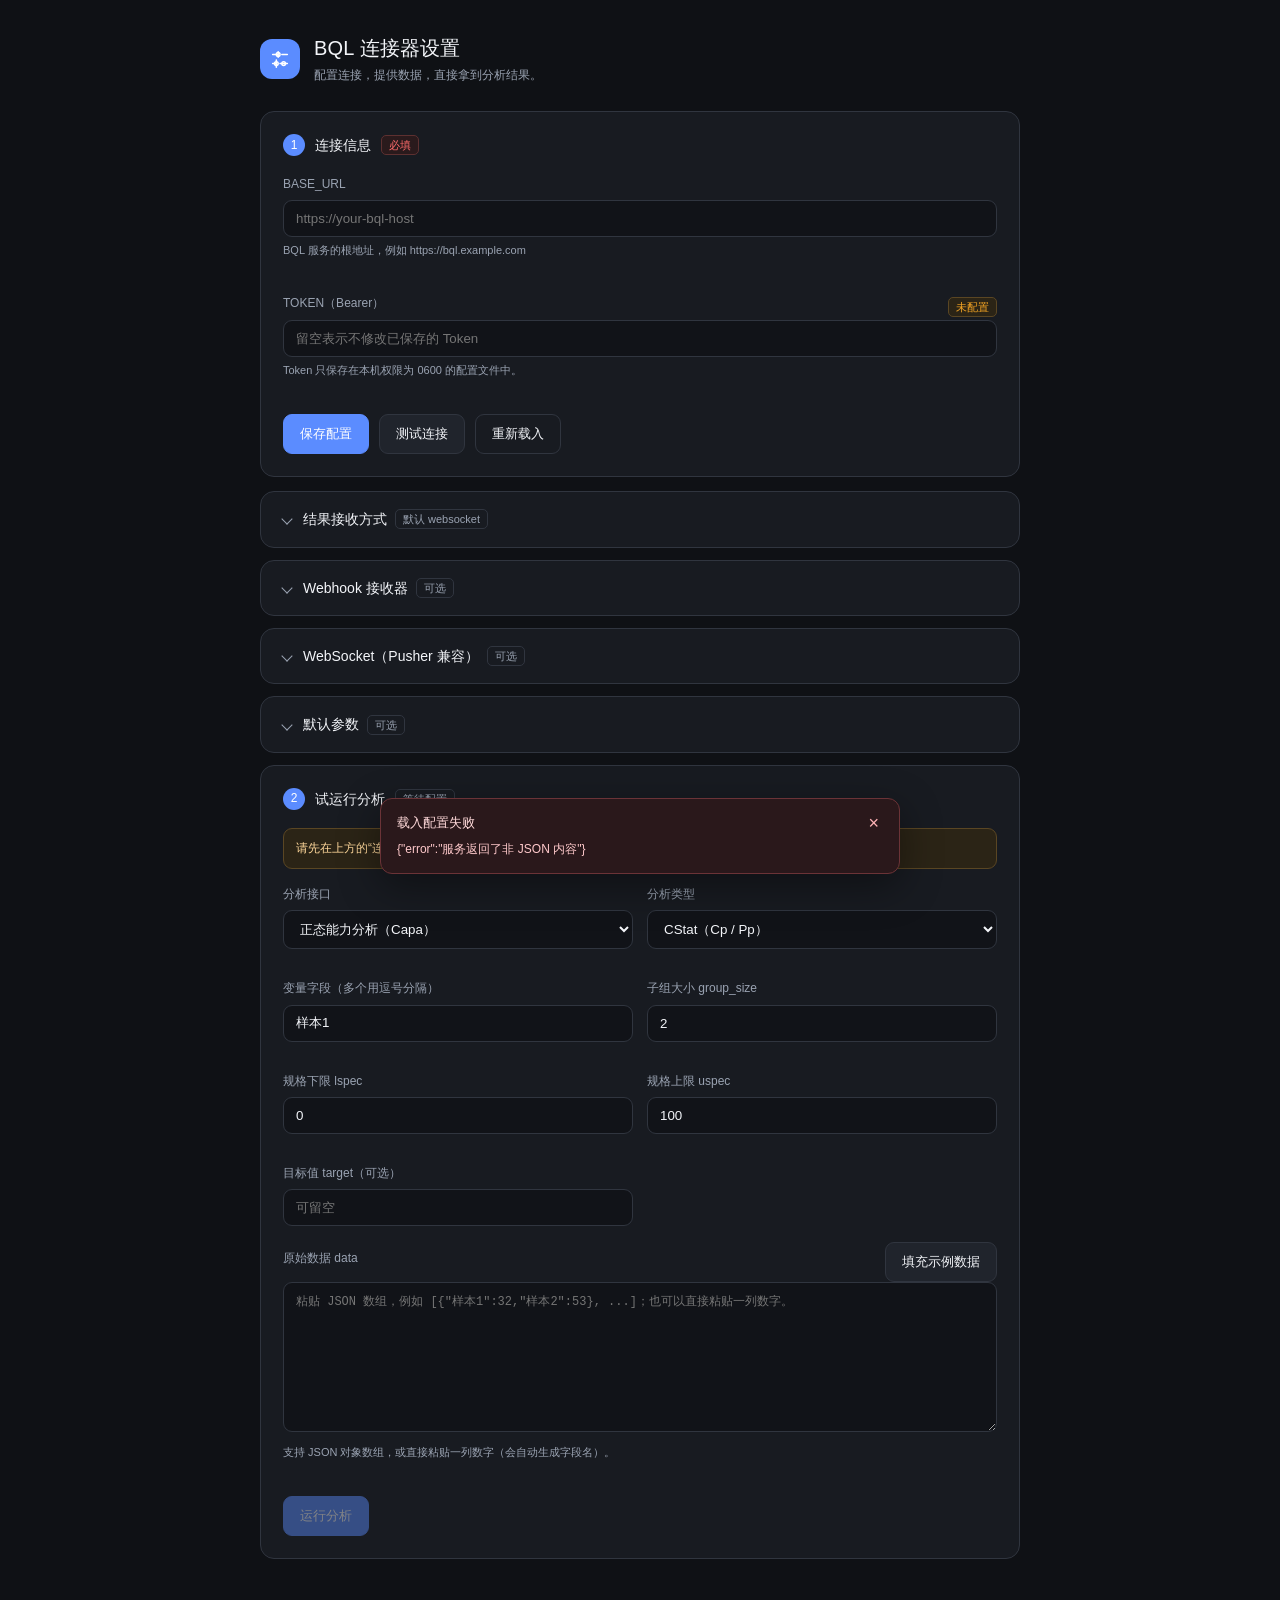
==== settings.html @ 34e101bc "BQL MCP Connector: quality analysis with visualization, interpretation, resources and export" ====
<!doctype html>
<html lang="zh-CN">
<head>
<meta charset="utf-8">
<meta name="viewport" content="width=device-width,initial-scale=1">
<title>BQL 连接器设置</title>
<style>
  :root{
    --bg:#0f1115;--surface:#181b21;--surface2:#20242c;--line:#30353f;
    --text:#f3f5f9;--muted:#9aa3b2;--accent:#5b8cff;--success:#35c08e;
    --danger:#ff6b6b;--warn:#f5a524;
  }
  *{box-sizing:border-box}
  body{margin:0;background:var(--bg);color:var(--text);font:13px/1.6 -apple-system,BlinkMacSystemFont,"Segoe UI",sans-serif}
  .app{max-width:800px;margin:0 auto;padding:32px 20px 72px}
  .header{display:flex;gap:14px;align-items:center;margin-bottom:26px}
  .logo{width:40px;height:40px;border-radius:12px;background:var(--accent);display:flex;align-items:center;justify-content:center;flex:none}
  h1{font-size:20px;font-weight:500;margin:0;letter-spacing:.2px}
  .header p{margin:2px 0 0;color:var(--muted);font-size:12px}
  .card{background:var(--surface);border:1px solid var(--line);border-radius:14px;padding:22px;margin-bottom:14px}
  .card-head{display:flex;align-items:center;gap:10px;margin-bottom:18px}
  .step{width:22px;height:22px;border-radius:50%;background:var(--accent);color:#fff;display:flex;align-items:center;justify-content:center;font-size:12px;flex:none}
  h2{font-size:14px;font-weight:500;margin:0}
  .badge{font-size:11px;line-height:18px;padding:0 7px;border-radius:5px;border:1px solid var(--line);color:var(--muted);white-space:nowrap}
  .badge.req{color:var(--danger);border-color:#5d3030;background:#2a1a1c}
  .badge.ok{color:var(--success);border-color:#245144;background:#152b25}
  .badge.warn{color:var(--warn);border-color:#5a4623;background:#2b2416}
  .field{margin-bottom:16px}
  label{display:block;color:var(--muted);font-size:12px;margin-bottom:6px}
  .label-row{display:flex;align-items:center;justify-content:space-between;gap:8px}
  input,select,textarea{width:100%;background:#111318;border:1px solid var(--line);border-radius:9px;color:var(--text);padding:10px 12px;font:13px/1.5 inherit;outline:none;transition:border-color .15s,box-shadow .15s}
  textarea{min-height:150px;resize:vertical;font-family:ui-monospace,SFMono-Regular,Menlo,monospace;font-size:12px}
  input:focus,select:focus,textarea:focus{border-color:var(--accent);box-shadow:0 0 0 3px rgba(91,140,255,.13)}
  .field.invalid input,.field.invalid textarea{border-color:var(--danger);box-shadow:0 0 0 3px rgba(255,107,107,.12)}
  .hint{color:var(--muted);font-size:11px;margin-top:5px}
  .error{color:var(--danger);font-size:11px;margin-top:5px;min-height:14px}
  .actions{display:flex;gap:10px;flex-wrap:wrap;margin-top:4px}
  button{position:relative;background:var(--surface2);border:1px solid var(--line);color:var(--text);border-radius:9px;padding:10px 16px;font:13px inherit;cursor:pointer;transition:transform .12s,background .15s,border-color .15s}
  button:hover{background:#272c35;border-color:#414855}
  button:active{transform:translateY(1px)}
  button.primary{background:var(--accent);border-color:var(--accent);color:#fff}
  button.primary:hover{background:#6d99ff}
  button.ghost{background:transparent}
  button:disabled{opacity:.45;cursor:not-allowed}
  button.busy{color:transparent;pointer-events:none}
  button.busy:after{content:"";position:absolute;left:50%;top:50%;width:14px;height:14px;margin:-7px 0 0 -7px;border:2px solid rgba(255,255,255,.35);border-top-color:#fff;border-radius:50%;animation:spin .7s linear infinite}
  details{background:var(--surface);border:1px solid var(--line);border-radius:14px;padding:0 22px;margin-bottom:12px}
  details[open]{padding-bottom:22px}
  summary{cursor:pointer;padding:16px 0;font-size:14px;font-weight:500;list-style:none;display:flex;align-items:center;gap:8px}
  summary::-webkit-details-marker{display:none}
  summary:before{content:"";width:7px;height:7px;border-right:1.5px solid var(--muted);border-bottom:1.5px solid var(--muted);transform:rotate(45deg);margin-right:4px;transition:transform .18s}
  details[open] summary:before{transform:rotate(-135deg)}
  summary:hover{color:var(--accent)}
  .grid{display:grid;grid-template-columns:1fr 1fr;gap:14px}
  .grid.three{grid-template-columns:repeat(3,1fr)}
  .full{grid-column:1/-1}
  .lock{background:#2b2416;border:1px solid #5a4623;color:#ffd89b;border-radius:9px;padding:10px 12px;font-size:12px;margin-bottom:16px}
  .checks{display:flex;gap:8px;flex-wrap:wrap;margin:6px 0 12px}
  .chip{border:1px solid var(--line);border-radius:8px;padding:6px 10px;font-size:12px;color:var(--muted);background:var(--surface2)}
  .chip:before{content:"";display:inline-block;width:6px;height:6px;border-radius:50%;background:var(--muted);margin-right:7px;vertical-align:1px}
  .chip.ok{color:var(--success);border-color:#245144}
  .chip.ok:before{background:var(--success)}
  .chip.err{color:var(--danger);border-color:#5d3030}
  .chip.err:before{background:var(--danger)}
  pre{white-space:pre-wrap;word-break:break-word;background:#111318;border:1px solid var(--line);border-radius:9px;padding:12px;font:11px/1.6 ui-monospace,monospace;color:#cbd2dc;max-height:220px;overflow:auto;margin:0}
  table{width:100%;border-collapse:collapse;font-size:12px;margin:10px 0}
  td{border-bottom:1px solid var(--line);padding:7px 8px}
  td:first-child{color:var(--muted);width:45%}
  td:last-child{font-family:ui-monospace,SFMono-Regular,Menlo,monospace;word-break:break-all}
  .links{display:flex;flex-wrap:wrap;gap:8px;margin:8px 0 14px}
  .links a{color:var(--accent);text-decoration:none;border:1px solid #2c3c5c;background:#151c2b;border-radius:8px;padding:6px 10px;font-size:12px}
  .links a:hover{text-decoration:underline}
  .toast{position:fixed;left:50%;bottom:26px;transform:translate(-50%,20px);opacity:0;pointer-events:none;background:#2a181b;border:1px solid #6b3337;color:#ffd9da;border-radius:12px;padding:14px 16px;max-width:520px;width:calc(100% - 40px);box-shadow:0 12px 40px rgba(0,0,0,.4);transition:opacity .2s,transform .2s;z-index:40}
  .toast.show{opacity:1;transform:translate(-50%,0);pointer-events:auto}
  .toast.shake{animation:shake .42s ease}
  .toast-head{display:flex;align-items:center;justify-content:space-between;gap:12px;font-weight:500;font-size:13px}
  .toast-close{border:0;background:transparent;color:#ffb3b6;padding:0 4px;font-size:18px;line-height:1}
  .toast-msg{margin-top:6px;color:#ffc9cb;font-size:12px;word-break:break-word}
  .overlay{position:fixed;inset:0;background:rgba(8,10,14,.72);display:flex;align-items:center;justify-content:center;opacity:0;pointer-events:none;transition:opacity .2s;z-index:50}
  .overlay.show{opacity:1}
  .success-card{background:var(--surface);border:1px solid #245144;border-radius:18px;padding:34px 42px;text-align:center;transform:scale(.92);transition:transform .28s cubic-bezier(.2,1.4,.4,1)}
  .overlay.show .success-card{transform:scale(1)}
  .success-card svg{width:72px;height:72px;display:block;margin:0 auto 14px}
  .success-card .ring{fill:none;stroke:#35c08e;stroke-width:3;stroke-dasharray:176;stroke-dashoffset:176}
  .success-card .tick{fill:none;stroke:#35c08e;stroke-width:4;stroke-linecap:round;stroke-linejoin:round;stroke-dasharray:48;stroke-dashoffset:48}
  .overlay.show .ring{animation:draw .5s ease forwards}
  .overlay.show .tick{animation:draw .35s .38s ease forwards}
  .success-title{font-size:16px;font-weight:500}
  .success-sub{color:var(--muted);font-size:12px;margin-top:4px}
  @keyframes spin{to{transform:rotate(360deg)}}
  @keyframes draw{to{stroke-dashoffset:0}}
  @keyframes shake{0%,100%{margin-left:0}20%{margin-left:-8px}40%{margin-left:7px}60%{margin-left:-4px}80%{margin-left:3px}}
  @media (prefers-reduced-motion:reduce){*{animation:none!important;transition:none!important}}
  @media (max-width:560px){.grid,.grid.three{grid-template-columns:1fr}.app{padding:24px 14px 60px}}
</style>
</head>
<body>
<div class="app">
  <header class="header">
    <div class="logo">
      <svg width="22" height="22" viewBox="0 0 24 24" fill="none" stroke="#fff" stroke-width="1.7" stroke-linecap="round" stroke-linejoin="round">
        <path d="M4 7h6M14 7h6M4 17h4M12 17h8M10 4v6M8 13v8"/>
        <circle cx="10" cy="7" r="2"/><circle cx="8" cy="17" r="2"/><circle cx="16" cy="17" r="2"/>
      </svg>
    </div>
    <div>
      <h1>BQL 连接器设置</h1>
      <p>配置连接，提供数据，直接拿到分析结果。</p>
    </div>
  </header>

  <form id="cfg" novalidate>
    <section class="card">
      <div class="card-head"><span class="step">1</span><h2>连接信息</h2><span class="badge req">必填</span></div>
      <div class="field">
        <label for="base_url">BASE_URL</label>
        <input id="base_url" name="base_url" placeholder="https://your-bql-host" autocomplete="off" spellcheck="false">
        <div class="hint">BQL 服务的根地址，例如 https://bql.example.com</div>
        <div class="error" data-error="base_url"></div>
      </div>
      <div class="field">
        <div class="label-row"><label for="token">TOKEN（Bearer）</label><span class="badge warn" id="tokenState">未配置</span></div>
        <input id="token" name="token" type="password" placeholder="留空表示不修改已保存的 Token" autocomplete="new-password">
        <div class="hint" id="tokenHint">Token 只保存在本机权限为 0600 的配置文件中。</div>
        <div class="error" data-error="token"></div>
      </div>
      <div class="actions">
        <button class="primary" type="submit" id="save">保存配置</button>
        <button type="button" id="test">测试连接</button>
        <button class="ghost" type="button" id="reload">重新载入</button>
      </div>
    </section>

    <details>
      <summary>结果接收方式<span class="badge">默认 websocket</span></summary>
      <div class="grid">
        <div class="field">
          <label for="result_mode">结果获取方式</label>
          <select id="result_mode" name="result_mode">
            <option value="websocket">websocket（推荐，出站连接，无需公网 IP）</option>
            <option value="auto">auto（websocket + 公网 webhook，谁先返回用谁）</option>
            <option value="webhook">webhook（需公网回调地址）</option>
          </select>
          <div class="hint">推荐 websocket：MCP 主动连服务端广播地址，POST 响应会自动带回该地址。BQL 是外网服务，回调不到本地 127.0.0.1，本地 webhook 会被自动忽略。</div>
        </div>
      </div>
    </details>

    <details>
      <summary>Webhook 接收器<span class="badge">可选</span></summary>
      <div class="grid">
        <div class="field"><label>监听地址</label><input name="webhook.host" placeholder="127.0.0.1"></div>
        <div class="field"><label>监听端口</label><input name="webhook.port" type="number" placeholder="8766"></div>
        <div class="field full"><label>对外回调基础地址</label><input name="webhook.public_base_url" placeholder="https://your-public-callback-host"></div>
        <div class="field full"><div class="hint">BQL 是外网服务，回调不到本地 127.0.0.1。只有填了公网可达地址（或公网隧道）webhook 才会启用；否则走 websocket。最终回调 URL 为 基础地址 + /webhook/&lt;channel&gt;。</div></div>
      </div>
    </details>

    <details>
      <summary>WebSocket（Pusher 兼容）<span class="badge">可选</span></summary>
      <div class="grid">
        <div class="field"><label>wsHost（留空自动从 BASE_URL 推导）</label><input name="websocket.host" placeholder="127.0.0.1"></div>
        <div class="field"><label>wsPort</label><input name="websocket.port" type="number" placeholder="6001"></div>
        <div class="field"><label>App key</label><input name="websocket.key" placeholder="b3CnDSGvJUDhqqEJekBddzUh"></div>
        <div class="field"><label>Cluster</label><input name="websocket.cluster" placeholder="ap3"></div>
        <div class="field"><label>forceTLS</label><select name="websocket.tls"><option value="false">false</option><option value="true">true</option></select></div>
      </div>
    </details>

    <details>
      <summary>默认参数<span class="badge">可选</span></summary>
      <div class="grid">
        <div class="field"><label>channel 前缀</label><input name="defaults.channel_prefix" placeholder="wb-"></div>
        <div class="field"><label>超时秒数</label><input name="defaults.timeout_seconds" type="number" placeholder="120"></div>
        <div class="field"><label>订阅等待秒数</label><input name="defaults.subscribe_delay_seconds" type="number" step="0.1" placeholder="0.4"></div>
        <div class="field"><label>贴图宽度 px</label><input name="defaults.img_width" type="number" placeholder="1521"></div>
        <div class="field"><label>贴图高度 px</label><input name="defaults.img_height" type="number" placeholder="900"></div>
        <div class="field"><label>webhook 覆盖</label><input name="defaults.webhook" placeholder="留空则自动生成"></div>
        <div class="field"><label>设置页端口（重启后生效）</label><input name="settings_ui.port" type="number" placeholder="8765"></div>
      </div>
    </details>
  </form>

  <section class="card" id="analysisCard">
    <div class="card-head"><span class="step">2</span><h2>试运行分析</h2><span class="badge" id="analysisState">等待配置</span></div>
    <div class="lock" id="analysisLock">请先在上方的“连接信息”里填写 BASE_URL 和 TOKEN 并保存，然后回来运行分析。</div>
    <div class="grid">
      <div class="field">
        <label for="endpoint">分析接口</label>
        <select id="endpoint"><option value="capa">正态能力分析（Capa）</option></select>
      </div>
      <div class="field">
        <label for="type">分析类型</label>
        <select id="type"><option value="CStat">CStat（Cp / Pp）</option><option value="ZBench">ZBench（基准 Z 值）</option></select>
      </div>
      <div class="field"><label for="variables">变量字段（多个用逗号分隔）</label><input id="variables" value="样本1"></div>
      <div class="field"><label for="group_size">子组大小 group_size</label><input id="group_size" type="number" value="2"></div>
      <div class="field"><label for="lspec">规格下限 lspec</label><input id="lspec" type="number" value="0"></div>
      <div class="field"><label for="uspec">规格上限 uspec</label><input id="uspec" type="number" value="100"></div>
      <div class="field"><label for="target">目标值 target（可选）</label><input id="target" type="number" placeholder="可留空"></div>
    </div>
    <div class="field">
      <div class="label-row">
        <label for="dataInput">原始数据 data</label>
        <button type="button" id="sampleData">填充示例数据</button>
      </div>
      <textarea id="dataInput" spellcheck="false" placeholder='粘贴 JSON 数组，例如 [{"样本1":32,"样本2":53}, ...]；也可以直接粘贴一列数字。'></textarea>
      <div class="hint">支持 JSON 对象数组，或直接粘贴一列数字（会自动生成字段名）。</div>
      <div class="error" id="dataError"></div>
    </div>
    <div class="actions">
      <button class="primary" type="button" id="run" disabled>运行分析</button>
    </div>
  </section>

  <section class="card" id="testCard" hidden>
    <div class="card-head"><h2>连接测试结果</h2></div>
    <div class="checks" id="checks"></div>
    <pre id="testDetail">{}</pre>
  </section>

  <section class="card" id="resultCard" hidden>
    <div class="card-head"><span class="step">3</span><h2>分析结果</h2><span class="badge" id="sourceBadge">来源</span><span class="badge" id="channelBadge">频道</span></div>
    <pre id="summary"></pre>
    <h2 style="margin-top:16px">指标</h2>
    <table id="metrics"></table>
    <div class="links" id="links"></div>
    <details style="background:transparent;border:0;padding:0">
      <summary style="padding:10px 0">查看原始返回</summary>
      <pre id="rawResult">{}</pre>
    </details>
  </section>
</div>

<div class="toast" id="toast" role="alert" aria-live="assertive">
  <div class="toast-head"><span id="toastTitle">操作失败</span><button class="toast-close" id="toastClose" type="button" aria-label="关闭">×</button></div>
  <div class="toast-msg" id="toastMsg"></div>
</div>

<div class="overlay" id="success" aria-hidden="true">
  <div class="success-card">
    <svg viewBox="0 0 80 80">
      <circle class="ring" cx="40" cy="40" r="28"/>
      <path class="tick" d="M26 41 L36 51 L55 30"/>
    </svg>
    <div class="success-title" id="successTitle">配置已保存</div>
    <div class="success-sub" id="successSub">可以开始调用 BQL 工具了</div>
  </div>
</div>

<script>
const TOKEN = "__UI_TOKEN__";
const $ = (s) => document.querySelector(s);
const fields = [...document.querySelectorAll("[name]")];
const numFields = new Set(["webhook.port","websocket.port","defaults.timeout_seconds","defaults.subscribe_delay_seconds","defaults.img_width","defaults.img_height","settings_ui.port"]);
const boolFields = new Set(["websocket.tls"]);
let tokenConfigured = false;
let analysisUnlocked = false;
let toastTimer = null;

const SAMPLE = [
  {"样本1":32,"样本2":53},{"样本1":57,"样本2":14},{"样本1":63,"样本2":36},
  {"样本1":17,"样本2":26},{"样本1":9,"样本2":52},{"样本1":37,"样本2":14},
  {"样本1":28,"样本2":17},{"样本1":65,"样本2":54},{"样本1":59,"样本2":10},
  {"样本1":24,"样本2":62},{"样本1":11,"样本2":71},{"样本1":27,"样本2":84}
];

function setValues(cfg){
  fields.forEach(el=>{
    let v = el.name.split(".").reduce((o,k)=> o && o[k], cfg);
    if (v === undefined || v === null) v = "";
    if (boolFields.has(el.name)) v = String(!!v);
    el.value = v;
  });
}
function collect(){
  const out = {};
  fields.forEach(el=>{
    const n = el.name, v = el.value;
    if (n === "token" && !v.trim()) return;
    let val = v;
    if (numFields.has(n)) val = v === "" ? "" : Number(v);
    if (boolFields.has(n)) val = v === "true";
    n.split(".").reduce((o,k,i,arr)=>{
      if (i === arr.length-1){ o[k] = val; return o; }
      if (!o[k] || typeof o[k] !== "object") o[k] = {};
      return o[k];
    }, out);
  });
  return out;
}
function setError(name,msg){
  const input = document.querySelector('[name="'+name+'"]');
  const box = document.querySelector('[data-error="'+name+'"]');
  if (!input || !box) return;
  input.closest(".field").classList.toggle("invalid", !!msg);
  box.textContent = msg || "";
}
function validateConnection(){
  let ok = true;
  const base = $("#base_url").value.trim();
  if (!base){ setError("base_url","请填写 BASE_URL"); ok = false; }
  else if (!/^https?:\/\//i.test(base)){ setError("base_url","需要以 http:// 或 https:// 开头"); ok = false; }
  else setError("base_url","");
  const token = $("#token").value.trim();
  if (!token && !tokenConfigured){ setError("token","请填写 TOKEN"); ok = false; }
  else setError("token","");
  return ok;
}
function setBusy(button,busy){ button.classList.toggle("busy",busy); }
function showSuccess(title,sub){
  $("#successTitle").textContent = title || "配置已保存";
  $("#successSub").textContent = sub || "";
  const overlay = $("#success");
  overlay.classList.remove("show");
  void overlay.offsetWidth;
  overlay.classList.add("show");
  setTimeout(()=>overlay.classList.remove("show"),1900);
}
function showError(title,detail){
  $("#toastTitle").textContent = title || "操作失败";
  $("#toastMsg").textContent = detail || "请检查输入后重试。";
  const toast = $("#toast");
  toast.classList.remove("show","shake");
  void toast.offsetWidth;
  toast.classList.add("show","shake");
  clearTimeout(toastTimer);
  toastTimer = setTimeout(()=>toast.classList.remove("show"),7000);
}
function updateAnalysisLock(){
  const cfg = collect();
  analysisUnlocked = !!(cfg.base_url && (cfg.token || tokenConfigured));
  $("#analysisLock").hidden = analysisUnlocked;
  $("#run").disabled = !analysisUnlocked;
  const state = $("#analysisState");
  state.textContent = analysisUnlocked ? "已就绪" : "等待配置";
  state.className = "badge " + (analysisUnlocked ? "ok" : "warn");
}
function renderChecks(data){
  const wrap = $("#checks"); wrap.textContent = "";
  [["http","HTTP 可达",data.http],["webhook","Webhook",data.webhook],["websocket","WebSocket",data.websocket]].forEach(([key,label,value])=>{
    if (!value) return;
    const chip = document.createElement("span");
    chip.className = "chip " + (value.ok ? "ok" : "err");
    chip.textContent = label + (value.ok ? " 通过" : " 失败");
    wrap.appendChild(chip);
  });
  if (!wrap.children.length){ const chip=document.createElement("span"); chip.className="chip"; chip.textContent="无可用检查项"; wrap.appendChild(chip); }
}
function parseData(){
  const raw = $("#dataInput").value.trim();
  $("#dataError").textContent = "";
  if (!raw){ $("#dataError").textContent = "请提供数据"; return null; }
  try {
    const value = JSON.parse(raw);
    if (!Array.isArray(value)) throw new Error("顶层需要是数组");
    if (!value.length) throw new Error("数组不能为空");
    return value;
  } catch (jsonErr) {
    const parts = raw.split(/[\s,，]+/).filter(Boolean);
    const nums = parts.map(Number);
    if (parts.length && nums.every(n=>Number.isFinite(n))){
      const name = ($("#variables").value.split(/[,，]/)[0] || "样本1").trim();
      return nums.map(n=>({[name]:n}));
    }
    $("#dataError").textContent = "JSON 解析失败，且不是纯数字列表：" + jsonErr.message;
    return null;
  }
}
function buildPayload(){
  const data = parseData();
  if (!data) return null;
  const variables = $("#variables").value.split(/[,，]/).map(s=>s.trim()).filter(Boolean);
  if (!variables.length){ showError("参数不完整","请填写变量字段"); return null; }
  const payload = {
    data,
    variables,
    type: $("#type").value,
    lspec: Number($("#lspec").value),
    uspec: Number($("#uspec").value),
    group_size: Number($("#group_size").value)
  };
  const target = $("#target").value.trim();
  if (target !== "") payload.target = Number(target);
  return payload;
}
function renderResult(result){
  $("#sourceBadge").textContent = "来源：" + (result.source || "未知");
  $("#channelBadge").textContent = "频道：" + (result.channel || "-");
  $("#summary").textContent = result.summary || "无摘要";
  const table = $("#metrics"); table.textContent = "";
  const values = (result.charts && result.charts[0] && result.charts[0].values) || {};
  Object.entries(values).forEach(([k,v])=>{
    const row = document.createElement("tr");
    const a = document.createElement("td"); a.textContent = k;
    const b = document.createElement("td"); b.textContent = String(v);
    row.appendChild(a); row.appendChild(b); table.appendChild(row);
  });
  const links = $("#links"); links.textContent = "";
  const minitab = (result.charts && result.charts[0] && result.charts[0].minitab) || {};
  const candidates = [];
  (minitab.OTGraph || []).forEach((url,i)=>candidates.push(["图表 "+(i+1),url]));
  [["Minitab 文档",minitab.mtbOutDoc],["原始数据",minitab.data_file_path],["工作表",minitab.worksheet]].forEach(([label,url])=>{ if(url) candidates.push([label,url]); });
  candidates.forEach(([label,url])=>{
    const a = document.createElement("a"); a.href = url; a.target = "_blank"; a.rel = "noopener"; a.textContent = label;
    links.appendChild(a);
  });
  $("#rawResult").textContent = JSON.stringify(result.raw || result,null,2);
  $("#resultCard").hidden = false;
}
async function api(path, options={}){
  const r = await fetch(path + (path.includes("?") ? "&" : "?") + "token=" + encodeURIComponent(TOKEN), {
    headers: {"Content-Type":"application/json","X-Settings-Token":TOKEN},
    ...options
  });
  let data = {};
  try { data = await r.json(); } catch (e) { data = {error:"服务返回了非 JSON 内容"}; }
  return {ok:r.ok, data};
}
async function load(){
  const r = await api("/api/config");
  if (!r.ok){ showError("载入配置失败", JSON.stringify(r.data)); return; }
  setValues(r.data.config);
  tokenConfigured = r.data.config.token === "******" || !!r.data.config.token;
  $("#token").value = "";
  const state = $("#tokenState");
  state.textContent = tokenConfigured ? "已配置" : "未配置";
  state.className = "badge " + (tokenConfigured ? "ok" : "warn");
  $("#tokenHint").textContent = tokenConfigured ? "已保存，留空表示不修改。" : "Token 只保存在本机权限为 0600 的配置文件中。";
  updateAnalysisLock();
  const eps = await api("/api/endpoints");
  if (eps.ok){
    const select = $("#endpoint"); select.textContent = "";
    Object.entries(eps.data.endpoints).forEach(([name,spec])=>{
      const opt = document.createElement("option"); opt.value = name; opt.textContent = spec.name || name; select.appendChild(opt);
    });
  }
}
document.getElementById("cfg").addEventListener("submit", async (e)=>{
  e.preventDefault();
  if (!validateConnection()){ showError("配置未保存","请先修正上方标红的字段。"); return; }
  const button = $("#save"); setBusy(button,true);
  try {
    const r = await api("/api/config", {method:"POST", body:JSON.stringify(collect())});
    if (!r.ok){ showError("保存失败", r.data.error || JSON.stringify(r.data)); return; }
    if ($("#token").value.trim()) tokenConfigured = true;
    await load();
    showSuccess("配置已保存","下一步：提供一组数据，运行分析");
    setTimeout(()=>$("#analysisCard").scrollIntoView({behavior:"smooth",block:"start"}),450);
  } catch (err) { showError("保存失败", String(err)); }
  finally { setBusy(button,false); }
});
document.getElementById("test").addEventListener("click", async (e)=>{
  if (!validateConnection()){ showError("无法测试","请先修正上方标红的字段。"); return; }
  const button = e.currentTarget; setBusy(button,true);
  try {
    const r = await api("/api/test", {method:"POST", body:"{}"});
    const d = r.data || {};
    $("#testCard").hidden = false; renderChecks(d); $("#testDetail").textContent = JSON.stringify(d,null,2);
    if (r.ok && d.ok) showSuccess("连接测试通过","下一步：提供一组数据，运行分析");
    else showError("连接测试失败", "请查看下方测试结果，定位失败的连接项。");
  } catch (err) { showError("连接测试失败", String(err)); }
  finally { setBusy(button,false); }
});
document.getElementById("sampleData").addEventListener("click", ()=>{
  $("#dataInput").value = JSON.stringify(SAMPLE,null,2);
  $("#dataError").textContent = "";
});
document.getElementById("run").addEventListener("click", async (e)=>{
  if (!analysisUnlocked){ showError("尚未就绪","请先保存 BASE_URL 和 TOKEN。"); return; }
  const payload = buildPayload();
  if (!payload) return;
  const button = e.currentTarget; setBusy(button,true);
  try {
    const r = await api("/api/analyze", {method:"POST", body:JSON.stringify({endpoint:$("#endpoint").value,payload})});
    const d = r.data || {};
    if (!r.ok || !d.ok){ showError("分析失败", d.error || JSON.stringify(d)); return; }
    renderResult(d.result);
    showSuccess("分析完成","结果已展示在下方");
    setTimeout(()=>$("#resultCard").scrollIntoView({behavior:"smooth",block:"start"}),450);
  } catch (err) { showError("分析失败", String(err)); }
  finally { setBusy(button,false); }
});
document.getElementById("reload").addEventListener("click", load);
document.getElementById("toastClose").addEventListener("click", ()=>$("#toast").classList.remove("show"));
["base_url","token"].forEach(id=>document.getElementById(id).addEventListener("input",updateAnalysisLock));
load();
</script>
</body>
</html>
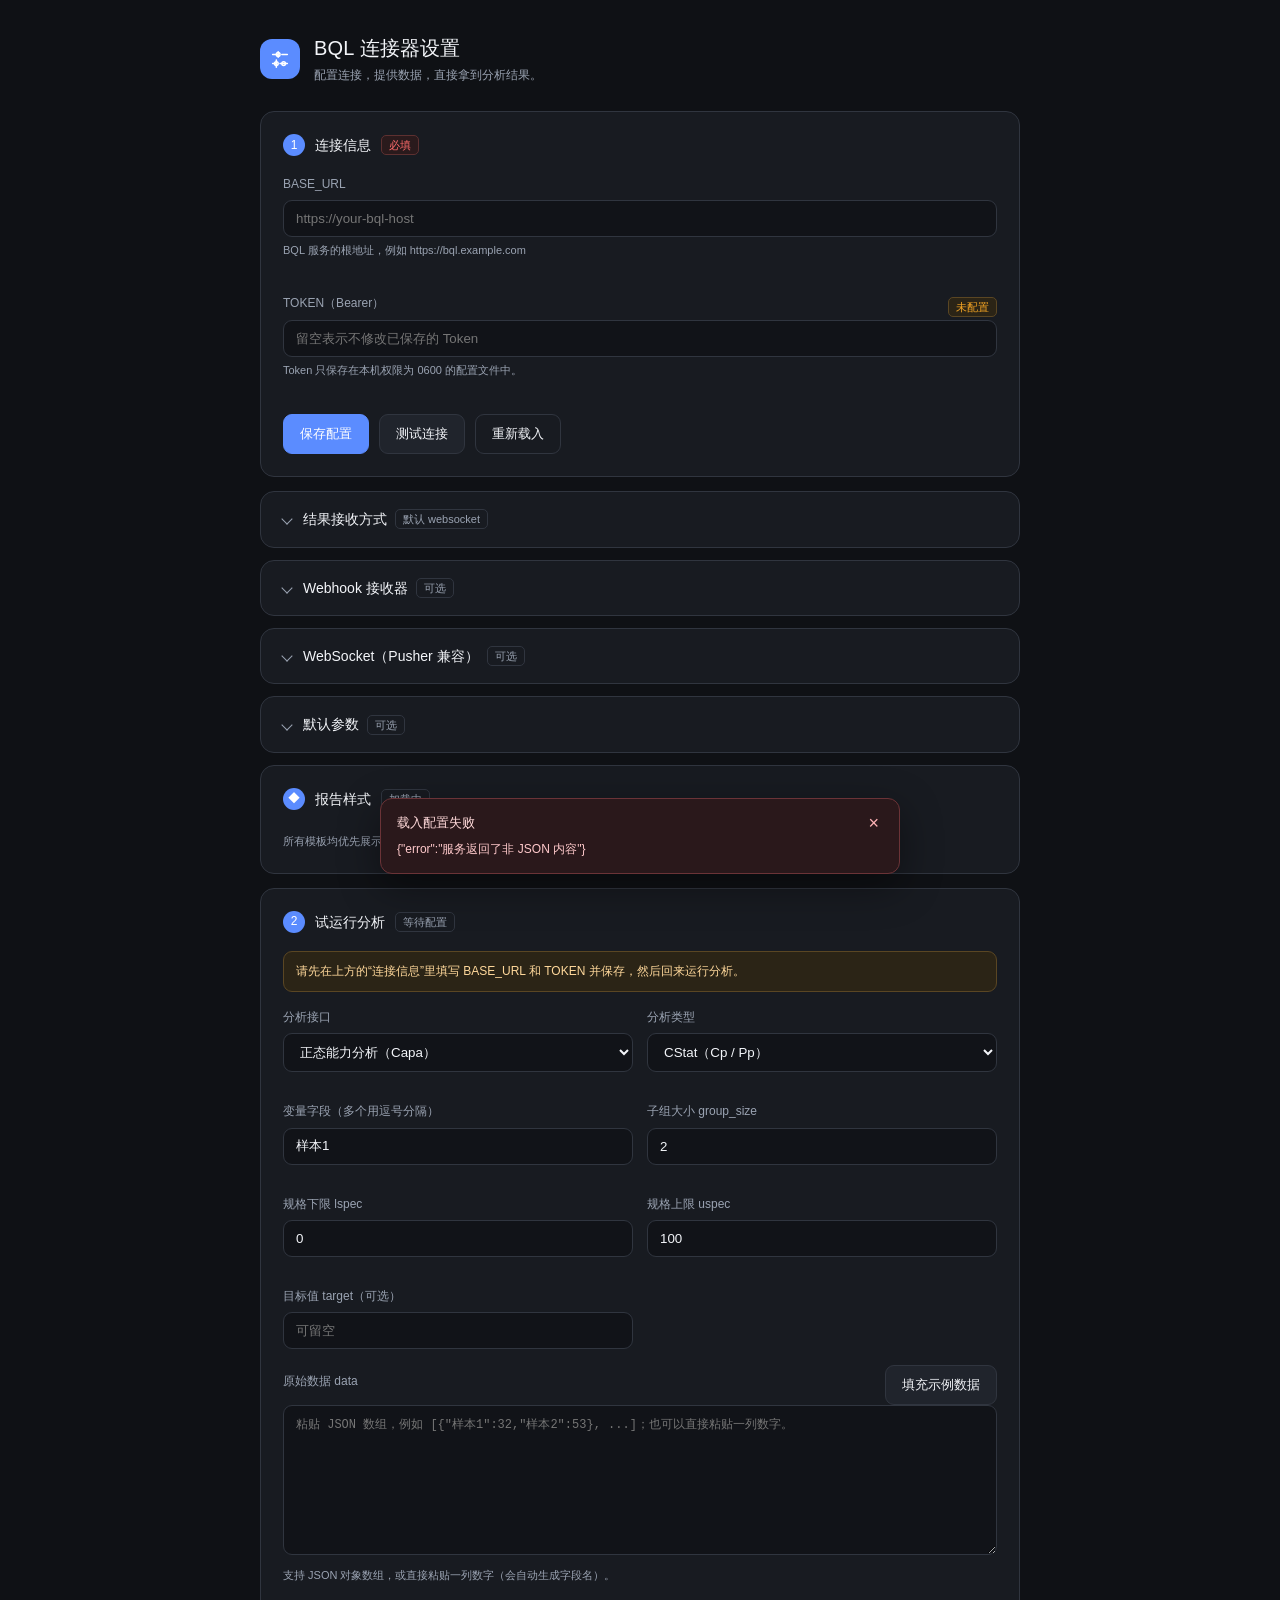
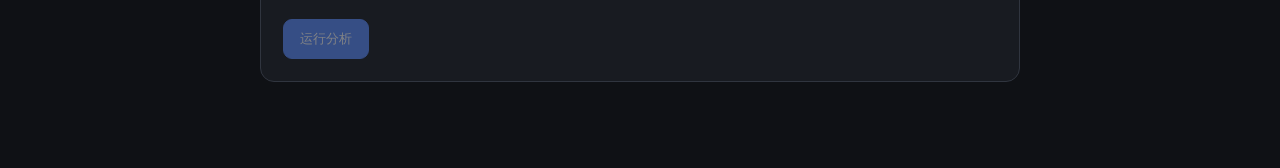
==== commit 6a683cce: "Add switchable report templates with Minitab-first layout; default to premium light theme" ====
--- a/settings.html
+++ b/settings.html
@@ -7,7 +7,7 @@
 <style>
   :root{
     --bg:#0f1115;--surface:#181b21;--surface2:#20242c;--line:#30353f;
-    --text:#f3f5f9;--muted:#9aa3b2;--accent:#5b8cff;--success:#35c08e;
+    --text:#f3f5f9;--muted:#9aa3b2;--faint:#6f7887;--accent:#5b8cff;--success:#35c08e;
     --danger:#ff6b6b;--warn:#f5a524;
   }
   *{box-sizing:border-box}
@@ -54,6 +54,18 @@
   .grid{display:grid;grid-template-columns:1fr 1fr;gap:14px}
   .grid.three{grid-template-columns:repeat(3,1fr)}
   .full{grid-column:1/-1}
+  .tpl-list{display:grid;grid-template-columns:repeat(3,1fr);gap:12px}
+  .tpl{border:1px solid var(--line);border-radius:11px;padding:13px;cursor:pointer;background:var(--surface2);transition:border-color .15s,transform .12s}
+  .tpl:hover{border-color:#4a5a7d;transform:translateY(-1px)}
+  .tpl.active{border-color:var(--accent);box-shadow:0 0 0 2px rgba(91,140,255,.16)}
+  .tpl-thumb{height:52px;border-radius:7px;margin-bottom:10px;border:1px solid var(--line);display:flex;align-items:center;justify-content:center;font-size:10px;font-weight:600;letter-spacing:.5px}
+  .tpl-thumb.aurora{background:linear-gradient(135deg,#ffffff,#eef1f7);color:#4f46e5}
+  .tpl-thumb.midnight{background:linear-gradient(135deg,#141923,#202a42);color:#9db8ff}
+  .tpl-thumb.audit{background:linear-gradient(135deg,#f6f8fb,#dfe5ee);color:#2456b8}
+  .tpl-thumb.executive{background:linear-gradient(135deg,#101a2e,#172b45);color:#5ce1c2}
+  .tpl-thumb.custom{background:linear-gradient(135deg,#26202f,#3a2c45);color:#d9b6ff}
+  .tpl-name{font-size:12px;font-weight:500;line-height:1.4}
+  .tpl-meta{font-size:10px;color:var(--faint);margin-top:4px}
   .lock{background:#2b2416;border:1px solid #5a4623;color:#ffd89b;border-radius:9px;padding:10px 12px;font-size:12px;margin-bottom:16px}
   .checks{display:flex;gap:8px;flex-wrap:wrap;margin:6px 0 12px}
   .chip{border:1px solid var(--line);border-radius:8px;padding:6px 10px;font-size:12px;color:var(--muted);background:var(--surface2)}
@@ -181,6 +193,12 @@
     </details>
   </form>
 
+  <section class="card" id="templateCard">
+    <div class="card-head"><span class="step">◆</span><h2>报告样式</h2><span class="badge" id="templateState">加载中</span></div>
+    <div class="tpl-list" id="templateList"></div>
+    <div class="hint" id="templateHint">所有模板均优先展示 Minitab 原始分析图。自定义模板放到配置目录下的 templates/user/，命名任意 .html 即可出现在列表中。</div>
+  </section>
+
   <section class="card" id="analysisCard">
     <div class="card-head"><span class="step">2</span><h2>试运行分析</h2><span class="badge" id="analysisState">等待配置</span></div>
     <div class="lock" id="analysisLock">请先在上方的“连接信息”里填写 BASE_URL 和 TOKEN 并保存，然后回来运行分析。</div>
@@ -417,6 +435,40 @@
   try { data = await r.json(); } catch (e) { data = {error:"服务返回了非 JSON 内容"}; }
   return {ok:r.ok, data};
 }
+const DESC = {
+  aurora: "浅色旗舰 · 默认推荐",
+  midnight: "午夜深色 · 科技感",
+  audit: "浅色打印 · PPAP / 客户审核",
+  executive: "决策驾驶舱 · 管理层汇报"
+};
+async function loadTemplates(){
+  const r = await api("/api/templates");
+  if (!r.ok) return;
+  const current = r.data.current || "aurora";
+  const list = $("#templateList"); list.textContent = "";
+  (r.data.templates || []).forEach(t=>{
+    const el = document.createElement("div");
+    el.className = "tpl" + (t.name === current ? " active" : "");
+    const thumbClass = ["aurora","midnight","audit","executive"].includes(t.name) ? t.name : "custom";
+    el.innerHTML = '<div class="tpl-thumb '+thumbClass+'">'+ (t.origin === "user" ? "CUSTOM" : t.name.toUpperCase()) +'</div>'
+      + '<div class="tpl-name"></div><div class="tpl-meta"></div>';
+    el.querySelector(".tpl-name").textContent = t.label || t.name;
+    el.querySelector(".tpl-meta").textContent = (t.origin === "user" ? "自定义 · " : "内置 · ") + (DESC[t.name] || "自定义模板");
+    el.addEventListener("click", async ()=>{
+      if (t.name === current) return;
+      try {
+        const res = await api("/api/config", {method:"POST", body:JSON.stringify({"report":{"template":t.name}})});
+        if (!res.ok) throw new Error(res.data.error || "保存失败");
+        showSuccess("报告样式已切换", "下一次分析将使用「" + (t.label || t.name) + "」生成报告");
+        await loadTemplates();
+      } catch (err) { showError("模板切换失败", String(err)); }
+    });
+    list.appendChild(el);
+  });
+  $("#templateState").textContent = "当前：" + current;
+  $("#templateState").className = "badge ok";
+  $("#templateHint").textContent = "自定义模板目录：" + (r.data.user_dir || "") + "。放入任意 .html 即可选用；Minitab 图表在所有模板中均首屏优先展示。";
+}
 async function load(){
   const r = await api("/api/config");
   if (!r.ok){ showError("载入配置失败", JSON.stringify(r.data)); return; }
@@ -435,6 +487,7 @@
       const opt = document.createElement("option"); opt.value = name; opt.textContent = spec.name || name; select.appendChild(opt);
     });
   }
+  await loadTemplates();
 }
 document.getElementById("cfg").addEventListener("submit", async (e)=>{
   e.preventDefault();
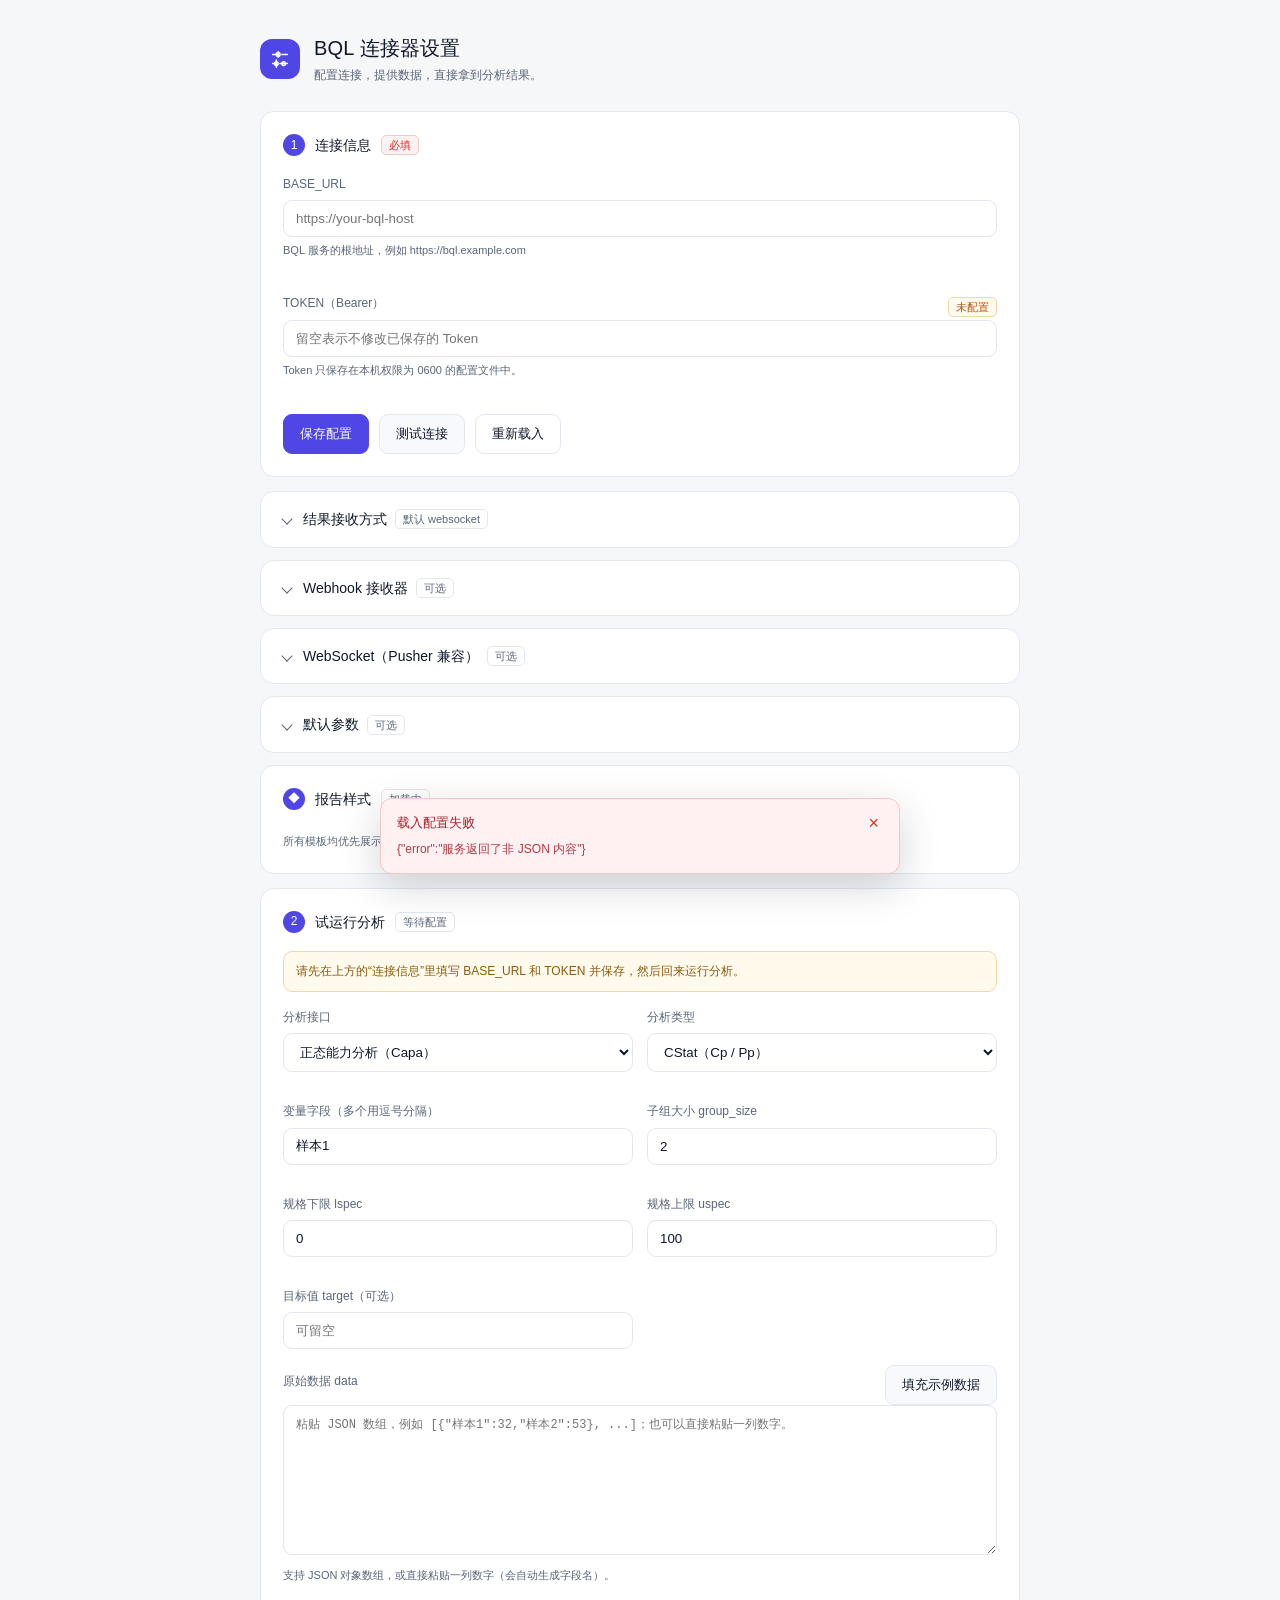
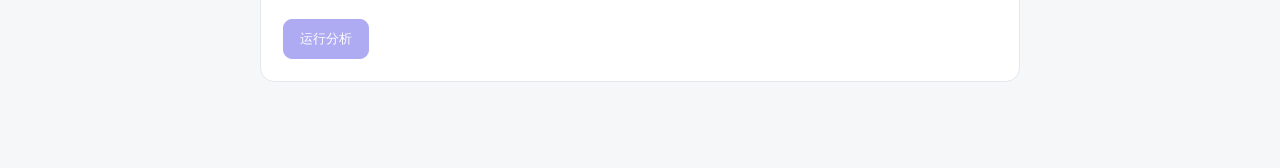
==== commit 19c4b67f: "Release 1.1.0: version file + CLI self-check, fold-aware report anchors - VERSION/CHANGELOG as the s" ====
--- a/settings.html
+++ b/settings.html
@@ -3,12 +3,15 @@
 <head>
 <meta charset="utf-8">
 <meta name="viewport" content="width=device-width,initial-scale=1">
+<meta name="color-scheme" content="light">
+<meta name="supported-color-schemes" content="light">
 <title>BQL 连接器设置</title>
 <style>
   :root{
-    --bg:#0f1115;--surface:#181b21;--surface2:#20242c;--line:#30353f;
-    --text:#f3f5f9;--muted:#9aa3b2;--faint:#6f7887;--accent:#5b8cff;--success:#35c08e;
-    --danger:#ff6b6b;--warn:#f5a524;
+    color-scheme:light;
+    --bg:#f6f7f9;--surface:#ffffff;--surface2:#f7f9fc;--line:#e3e8ef;
+    --text:#0f172a;--muted:#5a6678;--faint:#8a94a6;--accent:#4f46e5;--success:#0f9d6e;
+    --danger:#dc2626;--warn:#b45309;
   }
   *{box-sizing:border-box}
   body{margin:0;background:var(--bg);color:var(--text);font:13px/1.6 -apple-system,BlinkMacSystemFont,"Segoe UI",sans-serif}
@@ -22,24 +25,24 @@
   .step{width:22px;height:22px;border-radius:50%;background:var(--accent);color:#fff;display:flex;align-items:center;justify-content:center;font-size:12px;flex:none}
   h2{font-size:14px;font-weight:500;margin:0}
   .badge{font-size:11px;line-height:18px;padding:0 7px;border-radius:5px;border:1px solid var(--line);color:var(--muted);white-space:nowrap}
-  .badge.req{color:var(--danger);border-color:#5d3030;background:#2a1a1c}
-  .badge.ok{color:var(--success);border-color:#245144;background:#152b25}
-  .badge.warn{color:var(--warn);border-color:#5a4623;background:#2b2416}
+  .badge.req{color:var(--danger);border-color:#f3c8c8;background:#fdf2f2}
+  .badge.ok{color:var(--success);border-color:#b9e6d3;background:#f0fbf6}
+  .badge.warn{color:var(--warn);border-color:#f0d9a8;background:#fffaef}
   .field{margin-bottom:16px}
   label{display:block;color:var(--muted);font-size:12px;margin-bottom:6px}
   .label-row{display:flex;align-items:center;justify-content:space-between;gap:8px}
-  input,select,textarea{width:100%;background:#111318;border:1px solid var(--line);border-radius:9px;color:var(--text);padding:10px 12px;font:13px/1.5 inherit;outline:none;transition:border-color .15s,box-shadow .15s}
+  input,select,textarea{width:100%;background:#ffffff;border:1px solid var(--line);border-radius:9px;color:var(--text);padding:10px 12px;font:13px/1.5 inherit;outline:none;transition:border-color .15s,box-shadow .15s}
   textarea{min-height:150px;resize:vertical;font-family:ui-monospace,SFMono-Regular,Menlo,monospace;font-size:12px}
-  input:focus,select:focus,textarea:focus{border-color:var(--accent);box-shadow:0 0 0 3px rgba(91,140,255,.13)}
-  .field.invalid input,.field.invalid textarea{border-color:var(--danger);box-shadow:0 0 0 3px rgba(255,107,107,.12)}
+  input:focus,select:focus,textarea:focus{border-color:var(--accent);box-shadow:0 0 0 3px rgba(79,70,229,.13)}
+  .field.invalid input,.field.invalid textarea{border-color:var(--danger);box-shadow:0 0 0 3px rgba(220,38,38,.12)}
   .hint{color:var(--muted);font-size:11px;margin-top:5px}
   .error{color:var(--danger);font-size:11px;margin-top:5px;min-height:14px}
   .actions{display:flex;gap:10px;flex-wrap:wrap;margin-top:4px}
   button{position:relative;background:var(--surface2);border:1px solid var(--line);color:var(--text);border-radius:9px;padding:10px 16px;font:13px inherit;cursor:pointer;transition:transform .12s,background .15s,border-color .15s}
-  button:hover{background:#272c35;border-color:#414855}
+  button:hover{background:#eef1f6;border-color:#c7d0dd}
   button:active{transform:translateY(1px)}
   button.primary{background:var(--accent);border-color:var(--accent);color:#fff}
-  button.primary:hover{background:#6d99ff}
+  button.primary:hover{background:#4338ca}
   button.ghost{background:transparent}
   button:disabled{opacity:.45;cursor:not-allowed}
   button.busy{color:transparent;pointer-events:none}
@@ -56,45 +59,43 @@
   .full{grid-column:1/-1}
   .tpl-list{display:grid;grid-template-columns:repeat(3,1fr);gap:12px}
   .tpl{border:1px solid var(--line);border-radius:11px;padding:13px;cursor:pointer;background:var(--surface2);transition:border-color .15s,transform .12s}
-  .tpl:hover{border-color:#4a5a7d;transform:translateY(-1px)}
-  .tpl.active{border-color:var(--accent);box-shadow:0 0 0 2px rgba(91,140,255,.16)}
+  .tpl:hover{border-color:#9aa9c0;transform:translateY(-1px)}
+  .tpl.active{border-color:var(--accent);box-shadow:0 0 0 2px rgba(79,70,229,.14)}
   .tpl-thumb{height:52px;border-radius:7px;margin-bottom:10px;border:1px solid var(--line);display:flex;align-items:center;justify-content:center;font-size:10px;font-weight:600;letter-spacing:.5px}
   .tpl-thumb.aurora{background:linear-gradient(135deg,#ffffff,#eef1f7);color:#4f46e5}
-  .tpl-thumb.midnight{background:linear-gradient(135deg,#141923,#202a42);color:#9db8ff}
   .tpl-thumb.audit{background:linear-gradient(135deg,#f6f8fb,#dfe5ee);color:#2456b8}
-  .tpl-thumb.executive{background:linear-gradient(135deg,#101a2e,#172b45);color:#5ce1c2}
-  .tpl-thumb.custom{background:linear-gradient(135deg,#26202f,#3a2c45);color:#d9b6ff}
+  .tpl-thumb.custom{background:linear-gradient(135deg,#f5f3ff,#e9e5ff);color:#5b21b6}
   .tpl-name{font-size:12px;font-weight:500;line-height:1.4}
   .tpl-meta{font-size:10px;color:var(--faint);margin-top:4px}
-  .lock{background:#2b2416;border:1px solid #5a4623;color:#ffd89b;border-radius:9px;padding:10px 12px;font-size:12px;margin-bottom:16px}
+  .lock{background:#fffaeb;border:1px solid #f0d9a8;color:#8a5a12;border-radius:9px;padding:10px 12px;font-size:12px;margin-bottom:16px}
   .checks{display:flex;gap:8px;flex-wrap:wrap;margin:6px 0 12px}
   .chip{border:1px solid var(--line);border-radius:8px;padding:6px 10px;font-size:12px;color:var(--muted);background:var(--surface2)}
   .chip:before{content:"";display:inline-block;width:6px;height:6px;border-radius:50%;background:var(--muted);margin-right:7px;vertical-align:1px}
-  .chip.ok{color:var(--success);border-color:#245144}
+  .chip.ok{color:var(--success);border-color:#b9e6d3}
   .chip.ok:before{background:var(--success)}
-  .chip.err{color:var(--danger);border-color:#5d3030}
+  .chip.err{color:var(--danger);border-color:#f3c8c8}
   .chip.err:before{background:var(--danger)}
-  pre{white-space:pre-wrap;word-break:break-word;background:#111318;border:1px solid var(--line);border-radius:9px;padding:12px;font:11px/1.6 ui-monospace,monospace;color:#cbd2dc;max-height:220px;overflow:auto;margin:0}
+  pre{white-space:pre-wrap;word-break:break-word;background:#f8fafc;border:1px solid var(--line);border-radius:9px;padding:12px;font:11px/1.6 ui-monospace,monospace;color:#334155;max-height:220px;overflow:auto;margin:0}
   table{width:100%;border-collapse:collapse;font-size:12px;margin:10px 0}
   td{border-bottom:1px solid var(--line);padding:7px 8px}
   td:first-child{color:var(--muted);width:45%}
   td:last-child{font-family:ui-monospace,SFMono-Regular,Menlo,monospace;word-break:break-all}
   .links{display:flex;flex-wrap:wrap;gap:8px;margin:8px 0 14px}
-  .links a{color:var(--accent);text-decoration:none;border:1px solid #2c3c5c;background:#151c2b;border-radius:8px;padding:6px 10px;font-size:12px}
+  .links a{color:var(--accent);text-decoration:none;border:1px solid #dbe3ee;background:#f6f9ff;border-radius:8px;padding:6px 10px;font-size:12px}
   .links a:hover{text-decoration:underline}
-  .toast{position:fixed;left:50%;bottom:26px;transform:translate(-50%,20px);opacity:0;pointer-events:none;background:#2a181b;border:1px solid #6b3337;color:#ffd9da;border-radius:12px;padding:14px 16px;max-width:520px;width:calc(100% - 40px);box-shadow:0 12px 40px rgba(0,0,0,.4);transition:opacity .2s,transform .2s;z-index:40}
+  .toast{position:fixed;left:50%;bottom:26px;transform:translate(-50%,20px);opacity:0;pointer-events:none;background:#fff1f2;border:1px solid #f3c8c8;color:#a51f2b;border-radius:12px;padding:14px 16px;max-width:520px;width:calc(100% - 40px);box-shadow:0 12px 40px rgba(16,24,40,.18);transition:opacity .2s,transform .2s;z-index:40}
   .toast.show{opacity:1;transform:translate(-50%,0);pointer-events:auto}
   .toast.shake{animation:shake .42s ease}
   .toast-head{display:flex;align-items:center;justify-content:space-between;gap:12px;font-weight:500;font-size:13px}
-  .toast-close{border:0;background:transparent;color:#ffb3b6;padding:0 4px;font-size:18px;line-height:1}
-  .toast-msg{margin-top:6px;color:#ffc9cb;font-size:12px;word-break:break-word}
-  .overlay{position:fixed;inset:0;background:rgba(8,10,14,.72);display:flex;align-items:center;justify-content:center;opacity:0;pointer-events:none;transition:opacity .2s;z-index:50}
+  .toast-close{border:0;background:transparent;color:#c0392b;padding:0 4px;font-size:18px;line-height:1}
+  .toast-msg{margin-top:6px;color:#b03a45;font-size:12px;word-break:break-word}
+  .overlay{position:fixed;inset:0;background:rgba(15,23,42,.45);display:flex;align-items:center;justify-content:center;opacity:0;pointer-events:none;transition:opacity .2s;z-index:50}
   .overlay.show{opacity:1}
-  .success-card{background:var(--surface);border:1px solid #245144;border-radius:18px;padding:34px 42px;text-align:center;transform:scale(.92);transition:transform .28s cubic-bezier(.2,1.4,.4,1)}
+  .success-card{background:var(--surface);border:1px solid #b9e6d3;border-radius:18px;padding:34px 42px;text-align:center;transform:scale(.92);transition:transform .28s cubic-bezier(.2,1.4,.4,1)}
   .overlay.show .success-card{transform:scale(1)}
   .success-card svg{width:72px;height:72px;display:block;margin:0 auto 14px}
-  .success-card .ring{fill:none;stroke:#35c08e;stroke-width:3;stroke-dasharray:176;stroke-dashoffset:176}
-  .success-card .tick{fill:none;stroke:#35c08e;stroke-width:4;stroke-linecap:round;stroke-linejoin:round;stroke-dasharray:48;stroke-dashoffset:48}
+  .success-card .ring{fill:none;stroke:#0f9d6e;stroke-width:3;stroke-dasharray:176;stroke-dashoffset:176}
+  .success-card .tick{fill:none;stroke:#0f9d6e;stroke-width:4;stroke-linecap:round;stroke-linejoin:round;stroke-dasharray:48;stroke-dashoffset:48}
   .overlay.show .ring{animation:draw .5s ease forwards}
   .overlay.show .tick{animation:draw .35s .38s ease forwards}
   .success-title{font-size:16px;font-weight:500}
@@ -437,9 +438,7 @@
 }
 const DESC = {
   aurora: "浅色旗舰 · 默认推荐",
-  midnight: "午夜深色 · 科技感",
-  audit: "浅色打印 · PPAP / 客户审核",
-  executive: "决策驾驶舱 · 管理层汇报"
+  audit: "浅色打印 · PPAP / 客户审核"
 };
 async function loadTemplates(){
   const r = await api("/api/templates");
@@ -449,7 +448,7 @@
   (r.data.templates || []).forEach(t=>{
     const el = document.createElement("div");
     el.className = "tpl" + (t.name === current ? " active" : "");
-    const thumbClass = ["aurora","midnight","audit","executive"].includes(t.name) ? t.name : "custom";
+    const thumbClass = ["aurora","audit"].includes(t.name) ? t.name : "custom";
     el.innerHTML = '<div class="tpl-thumb '+thumbClass+'">'+ (t.origin === "user" ? "CUSTOM" : t.name.toUpperCase()) +'</div>'
       + '<div class="tpl-name"></div><div class="tpl-meta"></div>';
     el.querySelector(".tpl-name").textContent = t.label || t.name;
